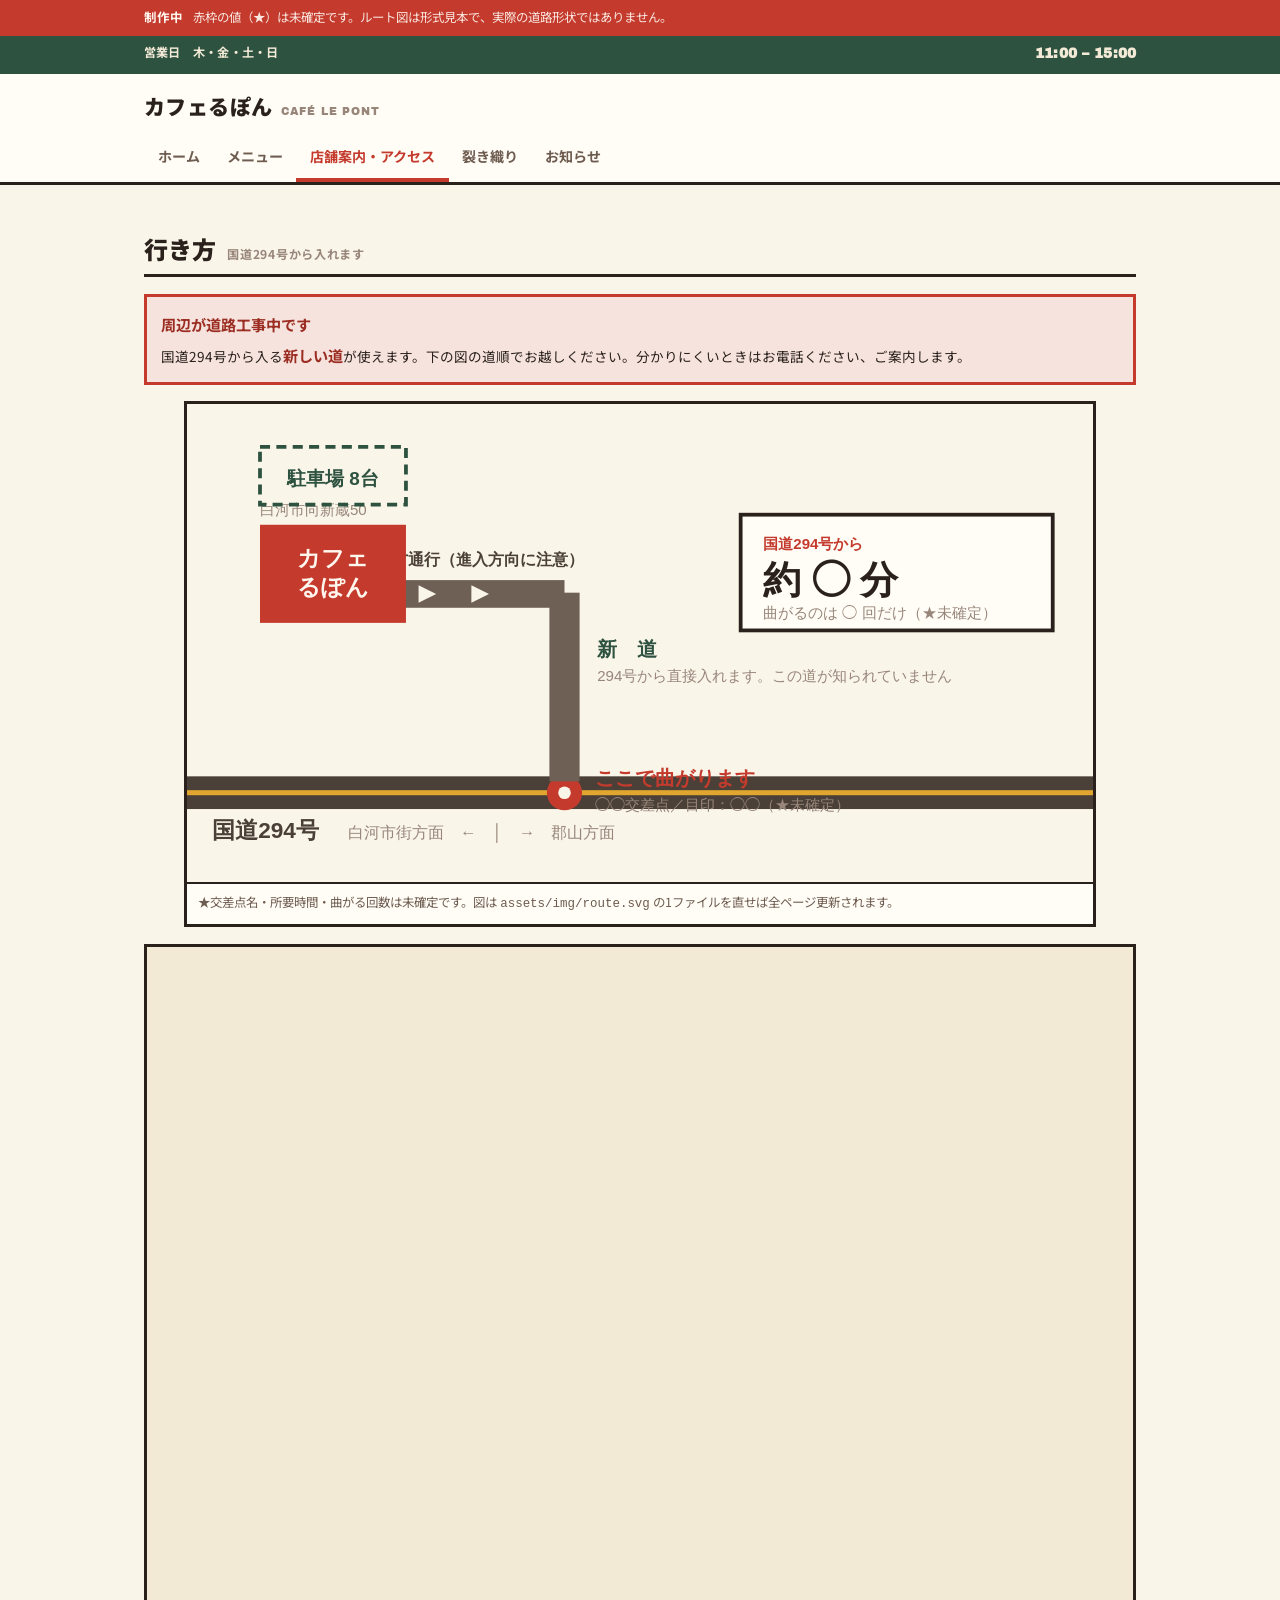
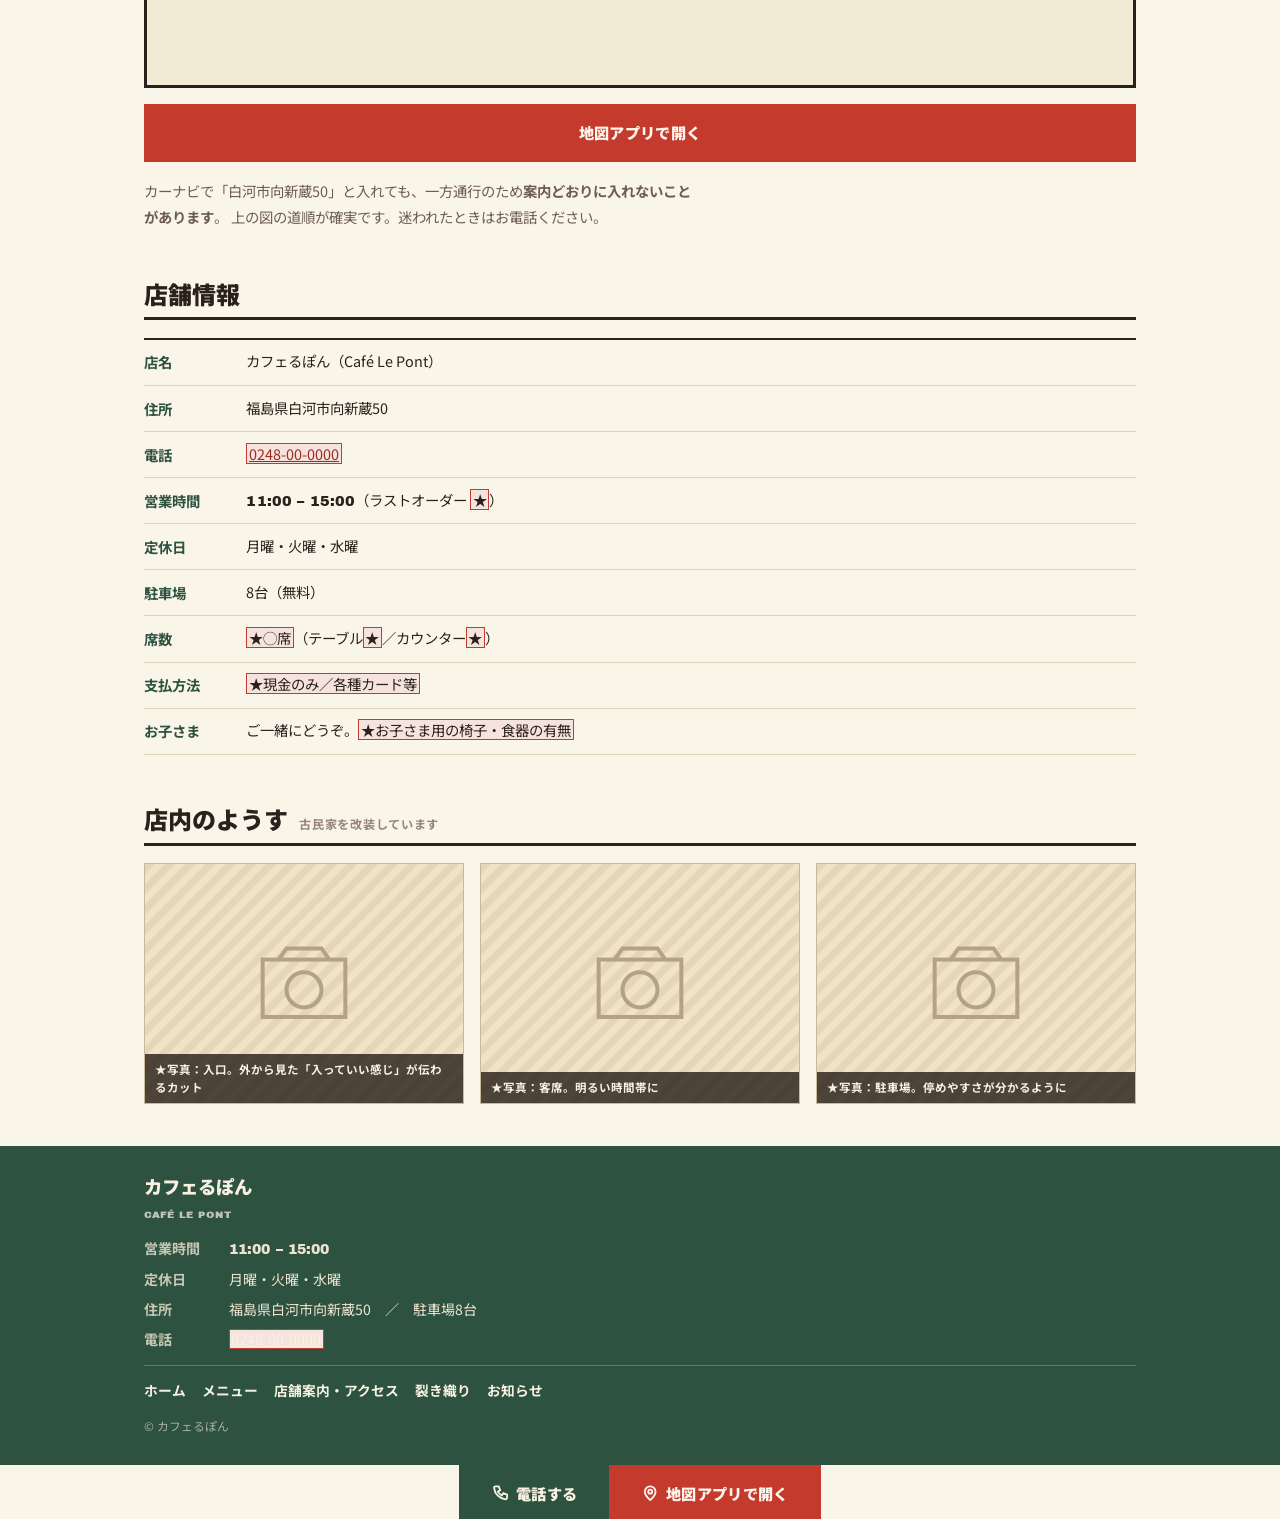
==== access.html @ 0b996b81 "Add initial static site for Café Le Pont Five-page static site (no build step, no CMS) for a cafe in" ====
<!doctype html>
<html lang="ja">
<head>
<meta charset="utf-8">
<meta name="viewport" content="width=device-width,initial-scale=1">
<title>店舗案内・アクセス｜カフェるぽん（白河市向新蔵）</title>
<meta name="description" content="白河市のカフェるぽんへの行き方。国道294号から入る新しい道の道順を図でご案内します。駐車場8台。営業は11:00–15:00、定休は月・火・水。">
<link rel="canonical" href="./access.html">
<link rel="preconnect" href="https://fonts.googleapis.com">
<link rel="preconnect" href="https://fonts.gstatic.com" crossorigin>
<link rel="stylesheet" href="https://fonts.googleapis.com/css2?family=Archivo+Black&family=Noto+Sans+JP:wght@400;700;900&display=swap">
<link rel="stylesheet" href="assets/css/style.css">
</head>
<body>

<!-- ★公開前に削除：制作中バー -->
<div class="wip"><div class="wrap">
  <b>制作中</b><span>赤枠の値（★）は未確定です。ルート図は形式見本で、実際の道路形状ではありません。</span>
</div></div>

<div class="hours-bar"><div class="wrap">
  <span>営業日　木・金・土・日</span>
  <span class="num">11:00 – 15:00</span>
</div></div>

<header class="site-hd"><div class="wrap">
  <a class="brand" href="index.html">
    <span class="jp">カフェるぽん</span>
    <span class="fr">CAFÉ LE PONT</span>
  </a>
  <nav class="nav" aria-label="メインメニュー">
    <a href="index.html">ホーム</a>
    <a href="menu.html">メニュー</a>
    <a href="access.html" aria-current="page">店舗案内・アクセス</a>
    <a href="sakiori.html">裂き織り</a>
    <a href="news.html">お知らせ</a>
  </nav>
</div></header>

<main>

<section class="sec"><div class="wrap">
  <div class="sec-hd">
    <h2>行き方</h2>
    <span class="sub">国道294号から入れます</span>
  </div>

  <!-- ★工事が終わったら、この .alert ブロックごと削除してください -->
  <div class="alert">
    <b>周辺が道路工事中です</b>
    <p>国道294号から入る<b>新しい道</b>が使えます。下の図の道順でお越しください。分かりにくいときはお電話ください、ご案内します。</p>
  </div>

  <figure class="routefig">
    <div class="scroll">
      <img src="assets/img/route.svg" alt="国道294号から新道に入り、一方通行を経てカフェるぽんに至る道順の図。駐車場は8台。" width="720" height="380">
    </div>
    <figcaption>★交差点名・所要時間・曲がる回数は未確定です。図は <code>assets/img/route.svg</code> の1ファイルを直せば全ページ更新されます。</figcaption>
  </figure>

  <div class="mapbox">
    <iframe src="https://www.google.com/maps?q=福島県白河市向新蔵50&hl=ja&z=17&output=embed"
            title="カフェるぽんの地図" loading="lazy" referrerpolicy="no-referrer-when-downgrade"></iframe>
  </div>

  <p class="sec-more">
    <a class="btn btn-primary" href="https://www.google.com/maps/search/?api=1&amp;query=福島県白河市向新蔵50" target="_blank" rel="noopener">地図アプリで開く</a>
  </p>

  <p class="sec-note sec-more">
    カーナビで「白河市向新蔵50」と入れても、一方通行のため<b>案内どおりに入れないことがあります</b>。
    上の図の道順が確実です。迷われたときはお電話ください。
  </p>
</div></section>

<section class="sec"><div class="wrap">
  <div class="sec-hd">
    <h2>店舗情報</h2>
  </div>
  <dl class="infotable">
    <div><dt>店名</dt><dd>カフェるぽん（Café Le Pont）</dd></div>
    <div><dt>住所</dt><dd>福島県白河市向新蔵50</dd></div>
    <div><dt>電話</dt><dd><a href="tel:0248000000" class="todo">0248-00-0000</a></dd></div>
    <div><dt>営業時間</dt><dd><span class="num">11:00 – 15:00</span>（ラストオーダー <span class="todo">★</span>）</dd></div>
    <div><dt>定休日</dt><dd>月曜・火曜・水曜</dd></div>
    <div><dt>駐車場</dt><dd>8台（無料）</dd></div>
    <div><dt>席数</dt><dd><span class="todo">★◯席</span>（テーブル<span class="todo">★</span>／カウンター<span class="todo">★</span>）</dd></div>
    <div><dt>支払方法</dt><dd><span class="todo">★現金のみ／各種カード等</span></dd></div>
    <div><dt>お子さま</dt><dd>ご一緒にどうぞ。<span class="todo">★お子さま用の椅子・食器の有無</span></dd></div>
  </dl>
</div></section>

<section class="sec"><div class="wrap">
  <div class="sec-hd">
    <h2>店内のようす</h2>
    <span class="sub">古民家を改装しています</span>
  </div>
  <div class="dishes">
    <article class="dish">
      <div class="frame frame-4x3">
        <img src="assets/img/_placeholder.svg" alt="" width="400" height="300" loading="lazy">
        <span class="frame-note">★写真：入口。外から見た「入っていい感じ」が伝わるカット</span>
      </div>
    </article>
    <article class="dish">
      <div class="frame frame-4x3">
        <img src="assets/img/_placeholder.svg" alt="" width="400" height="300" loading="lazy">
        <span class="frame-note">★写真：客席。明るい時間帯に</span>
      </div>
    </article>
    <article class="dish">
      <div class="frame frame-4x3">
        <img src="assets/img/_placeholder.svg" alt="" width="400" height="300" loading="lazy">
        <span class="frame-note">★写真：駐車場。停めやすさが分かるように</span>
      </div>
    </article>
  </div>
</div></section>

</main>

<footer class="site-ft"><div class="wrap">
  <p class="name">カフェるぽん<small>CAFÉ LE PONT</small></p>
  <dl>
    <div><dt>営業時間</dt><dd><span class="num">11:00 – 15:00</span></dd></div>
    <div><dt>定休日</dt><dd>月曜・火曜・水曜</dd></div>
    <div><dt>住所</dt><dd>福島県白河市向新蔵50　／　駐車場8台</dd></div>
    <div><dt>電話</dt><dd><a href="tel:0248000000" class="todo">0248-00-0000</a></dd></div>
  </dl>
  <nav class="fnav" aria-label="フッターメニュー">
    <a href="index.html">ホーム</a>
    <a href="menu.html">メニュー</a>
    <a href="access.html">店舗案内・アクセス</a>
    <a href="sakiori.html">裂き織り</a>
    <a href="news.html">お知らせ</a>
  </nav>
  <p class="copy">© カフェるぽん</p>
</div></footer>

<nav class="fixbar" aria-label="電話と地図">
  <a class="tel" href="tel:0248000000">
    <svg viewBox="0 0 24 24" aria-hidden="true" fill="none" stroke="currentColor" stroke-width="2.4" stroke-linecap="round"><path d="M6 3h4l2 5-3 2a12 12 0 0 0 5 5l2-3 5 2v4a2 2 0 0 1-2 2A17 17 0 0 1 4 5a2 2 0 0 1 2-2z"/></svg>
    電話する
  </a>
  <a class="map" href="https://www.google.com/maps/search/?api=1&amp;query=福島県白河市向新蔵50" target="_blank" rel="noopener">
    <svg viewBox="0 0 24 24" aria-hidden="true" fill="none" stroke="currentColor" stroke-width="2.4" stroke-linejoin="round"><path d="M12 21s7-6.4 7-11a7 7 0 1 0-14 0c0 4.6 7 11 7 11z"/><circle cx="12" cy="10" r="2.6"/></svg>
    地図アプリで開く
  </a>
</nav>

</body>
</html>
---- assets/css/style.css ----
@charset "utf-8";
/* ==========================================================================
   カフェるぽん（Café Le Pont） — 共通スタイル
   配色：提案 A案「食堂の赤」／ 副色に深緑（提案 B案より採用）
   方針：モバイルファースト。角丸は使わない。余白は詰め気味。朱は「点」で使う。
   ========================================================================== */

:root{
  /* --- 色。ここ以外に色を直接書かないこと --- */
  --ground:      #FAF5E9;  /* 生成り：地 */
  --surface:     #FFFDF6;  /* 白に近い生成り：カード面 */
  --surface-2:   #F3EAD6;  /* 一段沈めた面 */
  --ink:         #2A211C;  /* 墨茶：本文 */
  --ink-2:       #6E5C50;  /* 補足文 */
  --ink-3:       #98867A;  /* 注記 */
  --rule:        #DFD3BC;  /* 罫 */
  --rule-strong: #C9B999;
  --red:         #C43B2E;  /* 朱赤：主色。価格・ボタン・見出しのみ */
  --red-deep:    #9B2D22;
  --red-wash:    #F6E3DE;
  --green:       #2E5240;  /* 深緑：副色。情報帯・フッター */
  --yolk:        #E0A62F;  /* 卵黄：バッジ */
  --straw:       #D9C9A3;

  /* --- 書体 --- */
  /* 日本語Webフォントは重い。回線が細い前提のため Noto Sans JP 一族に絞り、
     手書き風フォントは採用していない（提案時の判断／SETUP.md 参照）。 */
  --f-base: "Noto Sans JP", "Hiragino Kaku Gothic ProN", "Yu Gothic", "Meiryo", sans-serif;
  --f-num:  "Archivo Black", "Noto Sans JP", sans-serif;

  --col: min(100% - 1.6rem, 62rem);
  --bar-h: 3.75rem;         /* 下部固定バーの高さ */
}

*,*::before,*::after{ box-sizing:border-box; }

html{ -webkit-text-size-adjust:100%; }

body{
  margin:0;
  padding-bottom:var(--bar-h);
  background:var(--ground);
  color:var(--ink);
  font-family:var(--f-base);
  font-size:16px;
  line-height:1.8;
  -webkit-font-smoothing:antialiased;
}

img{ max-width:100%; height:auto; display:block; }
p{ margin:0; }
h1,h2,h3,h4{ margin:0; font-weight:900; line-height:1.35; text-wrap:balance; }
ul,ol,dl,dd{ margin:0; padding:0; }
li{ list-style:none; }
a{ color:var(--red-deep); }
:focus-visible{ outline:3px solid var(--red); outline-offset:2px; }

.wrap{ width:var(--col); margin-inline:auto; }
.num{ font-family:var(--f-num); font-variant-numeric:tabular-nums; letter-spacing:.01em; }

/* 未確定値。SETUP.md の対応が済んだら .todo ごと外す */
.todo{
  background:var(--red-wash);
  box-shadow:0 0 0 1px var(--red) inset;
  padding:0 .18em;
}

/* --------------------------------------------------------------------------
   制作中バー ─ 公開前に全ページから削除すること
   -------------------------------------------------------------------------- */
.wip{
  background:var(--red); color:#FFF6EE;
  font-size:.78rem; font-weight:700; line-height:1.6;
  padding:.5rem 0;
}
.wip .wrap{ display:flex; gap:.6rem; flex-wrap:wrap; align-items:baseline; }
.wip b{ letter-spacing:.08em; }
.wip span{ font-weight:400; opacity:.92; }

/* --------------------------------------------------------------------------
   ヘッダ
   -------------------------------------------------------------------------- */
.hours-bar{
  background:var(--green); color:#F2EAD6;
  font-size:.76rem; font-weight:700; letter-spacing:.02em;
}
.hours-bar .wrap{
  display:flex; justify-content:space-between; gap:.8rem; flex-wrap:wrap;
  padding:.4rem 0;
}
.hours-bar .num{ font-size:.86rem; }

.site-hd{ background:var(--surface); border-bottom:3px solid var(--ink); }
.site-hd .wrap{ display:flex; flex-direction:column; gap:.65rem; padding:.85rem 0 0; }

.brand{ display:flex; align-items:baseline; gap:.55rem; flex-wrap:wrap; text-decoration:none; color:var(--ink); }
.brand .jp{ font-size:1.32rem; font-weight:900; letter-spacing:.02em; }
.brand .fr{ font-family:var(--f-num); font-size:.68rem; color:var(--ink-3); letter-spacing:.08em; }

.nav{ display:flex; gap:0; overflow-x:auto; scrollbar-width:none; }
.nav::-webkit-scrollbar{ display:none; }
.nav a{
  flex:0 0 auto;
  padding:.55rem .85rem;
  font-size:.88rem; font-weight:700; text-decoration:none;
  color:var(--ink-2);
  border-bottom:4px solid transparent;
  white-space:nowrap;
}
.nav a:hover{ color:var(--ink); }
.nav a[aria-current="page"]{ color:var(--red); border-bottom-color:var(--red); }

/* --------------------------------------------------------------------------
   写真の枠 ─ 差し替えてもレイアウトが動かないよう比率を固定している
   実写真が入ったら .frame-note ごと削除して src を差し替える
   -------------------------------------------------------------------------- */
.frame{ position:relative; overflow:hidden; background:var(--surface-2); }
.frame img{ width:100%; height:100%; object-fit:cover; }
.frame-4x3{ aspect-ratio:4/3; }
.frame-1x1{ aspect-ratio:1/1; }
.frame-16x9{ aspect-ratio:16/9; }
.frame-note{
  position:absolute; inset:auto 0 0 0;
  background:rgba(42,33,28,.82); color:#F7F1E1;
  font-size:.72rem; font-weight:700; line-height:1.55;
  padding:.4rem .6rem;
}

/* --------------------------------------------------------------------------
   ファーストビュー
   -------------------------------------------------------------------------- */
.hero{ border-bottom:3px solid var(--ink); background:var(--surface); }
.hero .frame{ border-bottom:3px solid var(--ink); }
.hero-body{ padding:1.1rem 0 1.3rem; display:flex; flex-direction:column; gap:.8rem; }
.hero h1{ font-size:clamp(1.55rem,6.4vw,2.5rem); letter-spacing:-.01em; }
.hero h1 .fr{ color:var(--red); }
.hero .lede{ font-size:.95rem; color:var(--ink-2); max-width:32em; }

.btns{ display:grid; grid-template-columns:1fr 1fr; gap:.55rem; }
.btn{
  display:block; text-align:center; text-decoration:none;
  font-size:.95rem; font-weight:900; letter-spacing:.02em;
  padding:.78rem .5rem;
  border:3px solid var(--ink);
}
.btn-primary{ background:var(--red); color:#FFF6EE; border-color:var(--red); }
.btn-primary:hover{ background:var(--red-deep); border-color:var(--red-deep); }
.btn-ghost{ background:var(--surface); color:var(--ink); }
.btn-ghost:hover{ background:var(--surface-2); }

.factline{
  display:flex; justify-content:space-between; gap:.8rem; flex-wrap:wrap;
  border-top:3px solid var(--ink); border-bottom:3px solid var(--ink);
  padding:.55rem 0; font-size:.84rem; font-weight:700;
}

/* --------------------------------------------------------------------------
   セクション共通
   -------------------------------------------------------------------------- */
.sec{ padding:2.2rem 0 0; }
.sec-hd{
  display:flex; align-items:baseline; gap:.7rem; flex-wrap:wrap;
  border-bottom:3px solid var(--ink); padding-bottom:.45rem; margin-bottom:1.1rem;
}
.sec-hd h2{ font-size:clamp(1.15rem,4.4vw,1.5rem); }
.sec-hd .sub{ font-size:.76rem; font-weight:700; color:var(--ink-3); letter-spacing:.06em; }
.sec-note{ font-size:.9rem; color:var(--ink-2); max-width:38em; }
.sec-note + .sec-note{ margin-top:.55rem; }
.sec-more{ margin-top:1rem; }

/* --------------------------------------------------------------------------
   どんな店か（4項目）
   -------------------------------------------------------------------------- */
.points{ display:grid; gap:1px; grid-template-columns:1fr 1fr; background:var(--rule-strong); border:1px solid var(--rule-strong); }
.point{ background:var(--surface); padding:.95rem .8rem 1.05rem; display:flex; flex-direction:column; gap:.45rem; }
.point svg{ width:2.1rem; height:2.1rem; }
.point h3{ font-size:1rem; }
.point p{ font-size:.82rem; color:var(--ink-2); line-height:1.7; }

/* --------------------------------------------------------------------------
   価格帯 ─ TOP の最重要セクション。「高そう」を潰す
   -------------------------------------------------------------------------- */
.pricebar{ background:var(--surface); border:3px solid var(--ink); padding:1.2rem 1rem 1.35rem; }
.pricebar .kicker{ font-size:.78rem; font-weight:900; letter-spacing:.16em; color:var(--red); }
.pricebar .amount{ display:flex; align-items:baseline; gap:.15rem; flex-wrap:wrap; margin:.2rem 0 .1rem; }
.pricebar .amount .n{ font-family:var(--f-num); font-size:clamp(3.4rem,16vw,5.2rem); line-height:.9; color:var(--red); }
.pricebar .amount .yen{ font-size:clamp(1.3rem,5vw,1.9rem); font-weight:900; color:var(--red); }
.pricebar .amount .kara{ font-size:clamp(1.1rem,4.2vw,1.5rem); font-weight:900; color:var(--ink); margin-left:.15rem; }
.pricebar .say{ font-size:1rem; font-weight:700; margin-top:.3rem; }
.pricebar ul{ display:flex; flex-wrap:wrap; gap:.4rem; margin-top:.85rem; }
.pricebar li{
  font-size:.8rem; font-weight:700;
  background:var(--yolk); color:var(--ink);
  padding:.2rem .6rem;
}

/* --------------------------------------------------------------------------
   メニュー
   -------------------------------------------------------------------------- */
.dishes{ display:grid; gap:1rem; grid-template-columns:1fr 1fr; }
.dish{ background:var(--surface); border:1px solid var(--rule-strong); display:flex; flex-direction:column; }
.dish .body{ padding:.7rem .75rem .85rem; display:flex; flex-direction:column; gap:.25rem; flex:1; }
.dish h3{ font-size:.98rem; line-height:1.45; }
.dish .desc{ font-size:.78rem; color:var(--ink-2); line-height:1.65; flex:1; }
.dish .price{ display:flex; align-items:baseline; gap:.1rem; margin-top:.35rem; }
.dish .price .n{ font-family:var(--f-num); font-size:1.65rem; line-height:1; color:var(--red); }
.dish .price .yen{ font-size:.9rem; font-weight:900; color:var(--red); }
.dish .tag{ align-self:flex-start; font-size:.72rem; font-weight:700; background:var(--yolk); color:var(--ink); padding:.12rem .45rem; }

/* メニューページの一覧 */
.mcat{ margin-top:1.8rem; }
.mcat > h2{
  font-size:1.25rem; border-left:10px solid var(--red);
  padding:.15rem 0 .15rem .65rem; margin-bottom:.5rem;
}
.mcat > .lead{ font-size:.86rem; color:var(--ink-2); margin-bottom:.9rem; max-width:38em; }
.mlist{ border-top:2px solid var(--ink); }
.mrow{
  display:flex; align-items:baseline; gap:.8rem;
  border-bottom:1px solid var(--rule); padding:.7rem 0;
}
.mrow .name{ font-size:1rem; font-weight:700; flex:1; line-height:1.5; }
.mrow .name small{ display:block; font-size:.76rem; font-weight:400; color:var(--ink-2); }
.mrow .amt{ display:flex; align-items:baseline; gap:.1rem; white-space:nowrap; }
.mrow .amt .n{ font-family:var(--f-num); font-size:1.5rem; line-height:1; color:var(--red); }
.mrow .amt .yen{ font-size:.82rem; font-weight:900; color:var(--red); }

/* --------------------------------------------------------------------------
   アクセス
   -------------------------------------------------------------------------- */
.alert{
  /* 工事期間中のみ表示。終わったらこのブロックごと削除する */
  background:var(--red-wash); border:3px solid var(--red);
  padding:.85rem .9rem; display:flex; flex-direction:column; gap:.3rem;
}
.alert b{ color:var(--red-deep); font-size:.95rem; }
.alert p{ font-size:.85rem; color:var(--ink); line-height:1.7; }

.routefig{ margin-top:1rem; border:3px solid var(--ink); background:var(--surface); }
.routefig .scroll{ overflow-x:auto; }
.routefig img{ min-width:33rem; width:100%; }
.routefig figcaption{
  border-top:2px solid var(--ink); padding:.55rem .7rem;
  font-size:.78rem; color:var(--ink-2); line-height:1.6;
}

.mapbox{ margin-top:1rem; border:3px solid var(--ink); background:var(--surface-2); aspect-ratio:4/3; }
.mapbox iframe{ display:block; width:100%; height:100%; border:0; }

.infotable{ margin-top:1rem; border-top:2px solid var(--ink); }
.infotable div{ display:flex; gap:.9rem; border-bottom:1px solid var(--rule); padding:.6rem 0; font-size:.9rem; }
.infotable dt{ flex:0 0 5.5rem; font-weight:700; color:var(--green); }
.infotable dd{ flex:1; color:var(--ink); line-height:1.7; }

/* --------------------------------------------------------------------------
   裂き織り
   -------------------------------------------------------------------------- */
.sakiori-lead{ display:flex; flex-direction:column; gap:.9rem; }
.works{ display:grid; gap:1rem; grid-template-columns:1fr 1fr; }
.work{ background:var(--surface); border:1px solid var(--rule-strong); }
.work .body{ padding:.65rem .7rem .8rem; }
.work h3{ font-size:.92rem; }
.work p{ font-size:.78rem; color:var(--ink-2); margin-top:.15rem; }

/* --------------------------------------------------------------------------
   お知らせ
   ─ 更新が止まっても不自然に見えないよう、上段は「常に正しい常設情報」。
     個別のお知らせが 0 件でもページとして成立する。
   -------------------------------------------------------------------------- */
.standing{ background:var(--surface); border:3px solid var(--green); padding:1rem .95rem 1.15rem; display:flex; flex-direction:column; gap:.55rem; }
.standing h2{ font-size:1.05rem; color:var(--green); }
.standing dl{ display:flex; flex-direction:column; gap:.35rem; font-size:.9rem; }
.standing dl div{ display:flex; gap:.7rem; }
.standing dt{ flex:0 0 5rem; font-weight:700; }
.standing dd{ flex:1; }

.posts{ margin-top:1.8rem; border-top:2px solid var(--ink); }
.post{ border-bottom:1px solid var(--rule); padding:.9rem 0; display:flex; flex-direction:column; gap:.2rem; }
.post .date{ font-family:var(--f-num); font-size:.78rem; color:var(--ink-3); }
.post h3{ font-size:1rem; }
.post p{ font-size:.88rem; color:var(--ink-2); }

/* --------------------------------------------------------------------------
   フッタ／下部固定バー
   -------------------------------------------------------------------------- */
.site-ft{ margin-top:2.6rem; background:var(--green); color:#EDE4D0; }
.site-ft .wrap{ padding:1.5rem 0 1.8rem; display:flex; flex-direction:column; gap:.75rem; }
.site-ft .name{ font-size:1.15rem; font-weight:900; color:#F7F1E1; }
.site-ft .name small{ display:block; font-family:var(--f-num); font-size:.6rem; letter-spacing:.1em; opacity:.72; margin-top:.25rem; }
.site-ft dl{ display:flex; flex-direction:column; gap:.3rem; font-size:.88rem; }
.site-ft dl div{ display:flex; gap:.8rem; }
.site-ft dt{ flex:0 0 4.5rem; font-weight:700; opacity:.8; }
.site-ft dd{ flex:1; }
.site-ft a{ color:#F7F1E1; }
.site-ft .fnav{ display:flex; flex-wrap:wrap; gap:.15rem 1rem; font-size:.86rem; font-weight:700; border-top:1px solid rgba(247,241,225,.25); padding-top:.8rem; }
.site-ft .fnav a{ text-decoration:none; }
.site-ft .fnav a:hover{ text-decoration:underline; }
.site-ft .copy{ font-size:.74rem; opacity:.65; }

.fixbar{
  position:fixed; inset:auto 0 0 0; z-index:50;
  display:grid; grid-template-columns:1fr 1fr;
  border-top:3px solid var(--ink);
}
.fixbar a{
  display:flex; align-items:center; justify-content:center; gap:.4rem;
  height:var(--bar-h);
  font-size:.95rem; font-weight:900; letter-spacing:.02em;
  text-decoration:none;
}
.fixbar svg{ width:1.15rem; height:1.15rem; flex:0 0 auto; }
.fixbar .tel{ background:var(--green); color:#F7F1E1; }
.fixbar .map{ background:var(--red); color:#FFF6EE; }

/* --------------------------------------------------------------------------
   画面が広いとき
   -------------------------------------------------------------------------- */
@media (min-width:40rem){
  body{ font-size:16.5px; }
  .points{ grid-template-columns:repeat(4,1fr); }
  .dishes{ grid-template-columns:repeat(3,1fr); }
  .works{ grid-template-columns:repeat(3,1fr); }
  .btns{ grid-template-columns:auto auto; justify-content:start; }
  .btn{ padding:.78rem 2rem; }
  .hero{ display:grid; grid-template-columns:1.15fr 1fr; align-items:stretch; }
  .hero .frame{ border-bottom:0; border-right:3px solid var(--ink); height:100%; aspect-ratio:auto; min-height:22rem; }
  .hero-body{ padding:1.6rem 1.6rem 1.7rem; justify-content:center; }
  .hero .factline{ margin-top:.4rem; }
}

@media (min-width:60rem){
  :root{ --bar-h:0rem; }
  body{ padding-bottom:0; }
  .fixbar{ position:static; grid-template-columns:auto auto; justify-content:center; border-top:0; }
  .fixbar a{ height:auto; padding:.9rem 2rem; }
  .sec{ padding:3rem 0 0; }
}

@media (prefers-reduced-motion:reduce){
  *{ animation:none !important; transition:none !important; }
}

/* 印刷（店頭で刷って使うことがある想定） */
@media print{
  .wip,.fixbar,.nav,.mapbox{ display:none; }
  body{ padding-bottom:0; background:#fff; }
}

.point svg{ color:var(--red); }
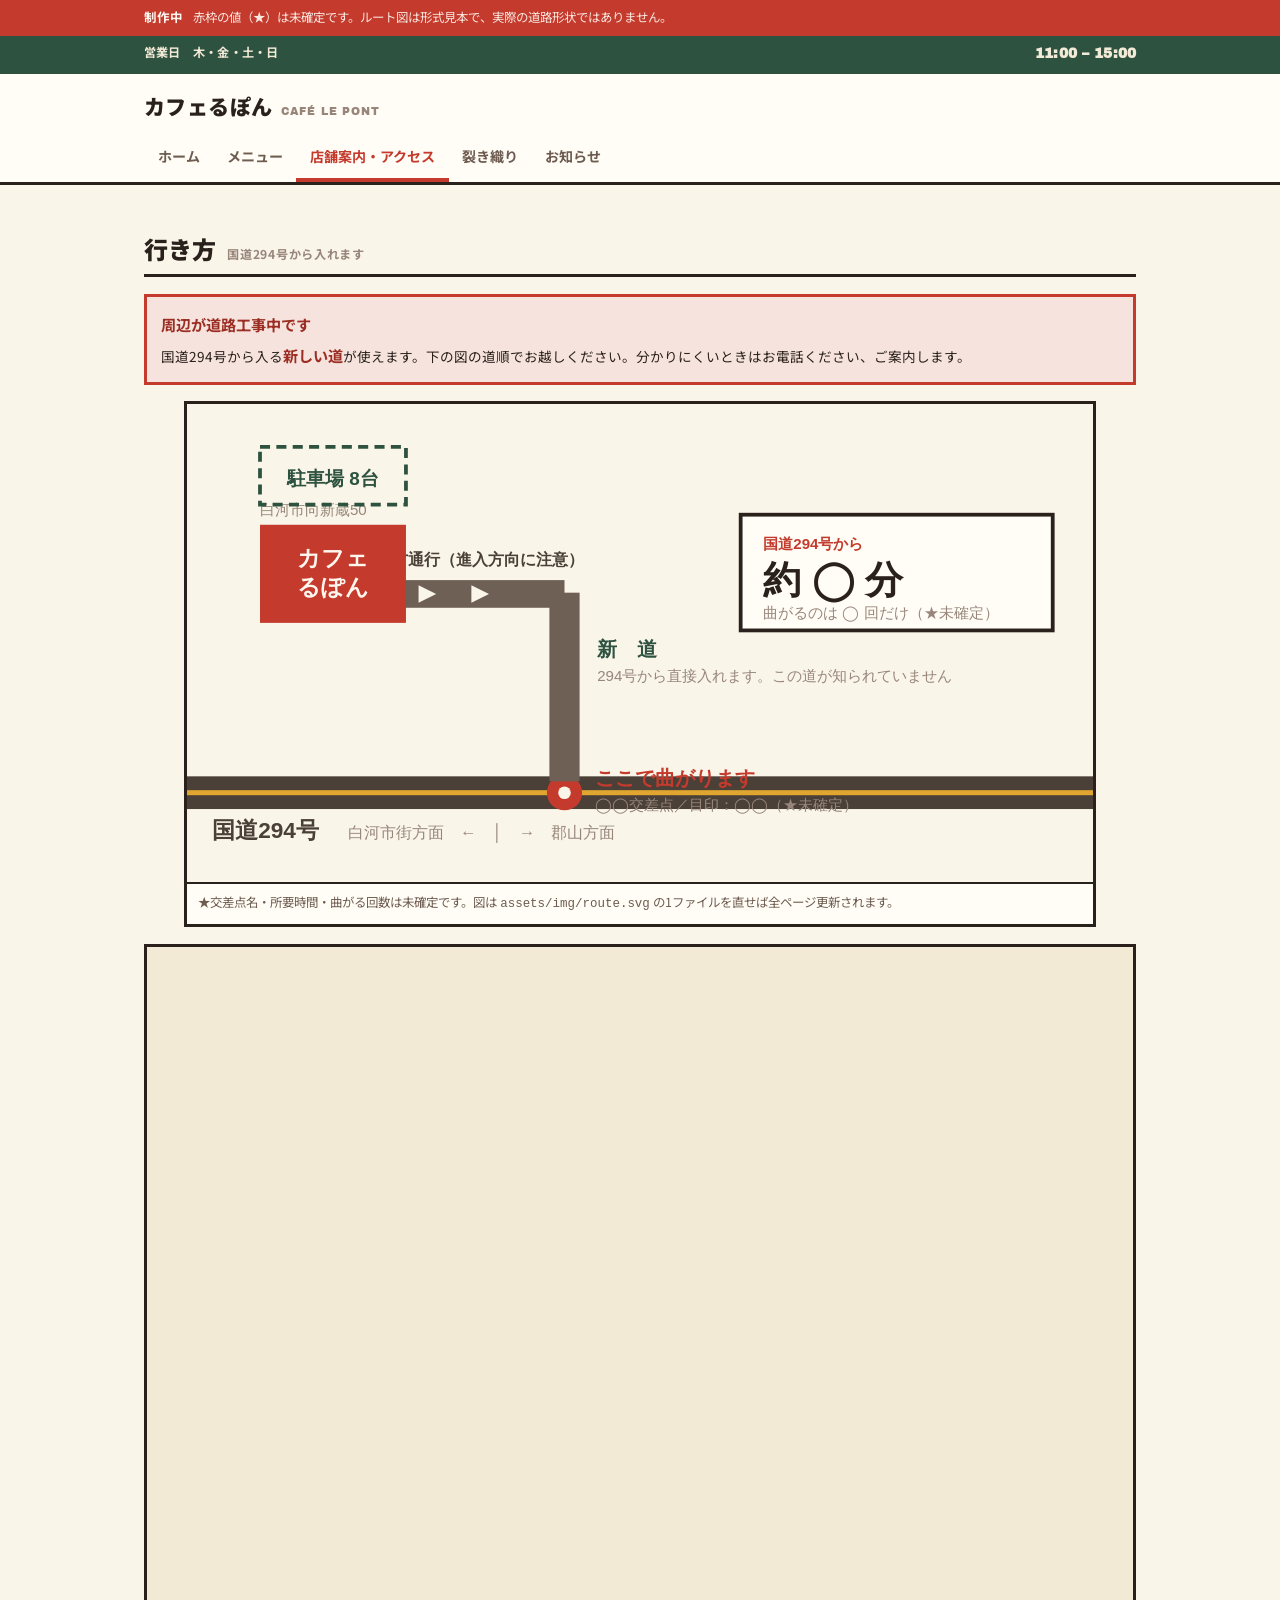
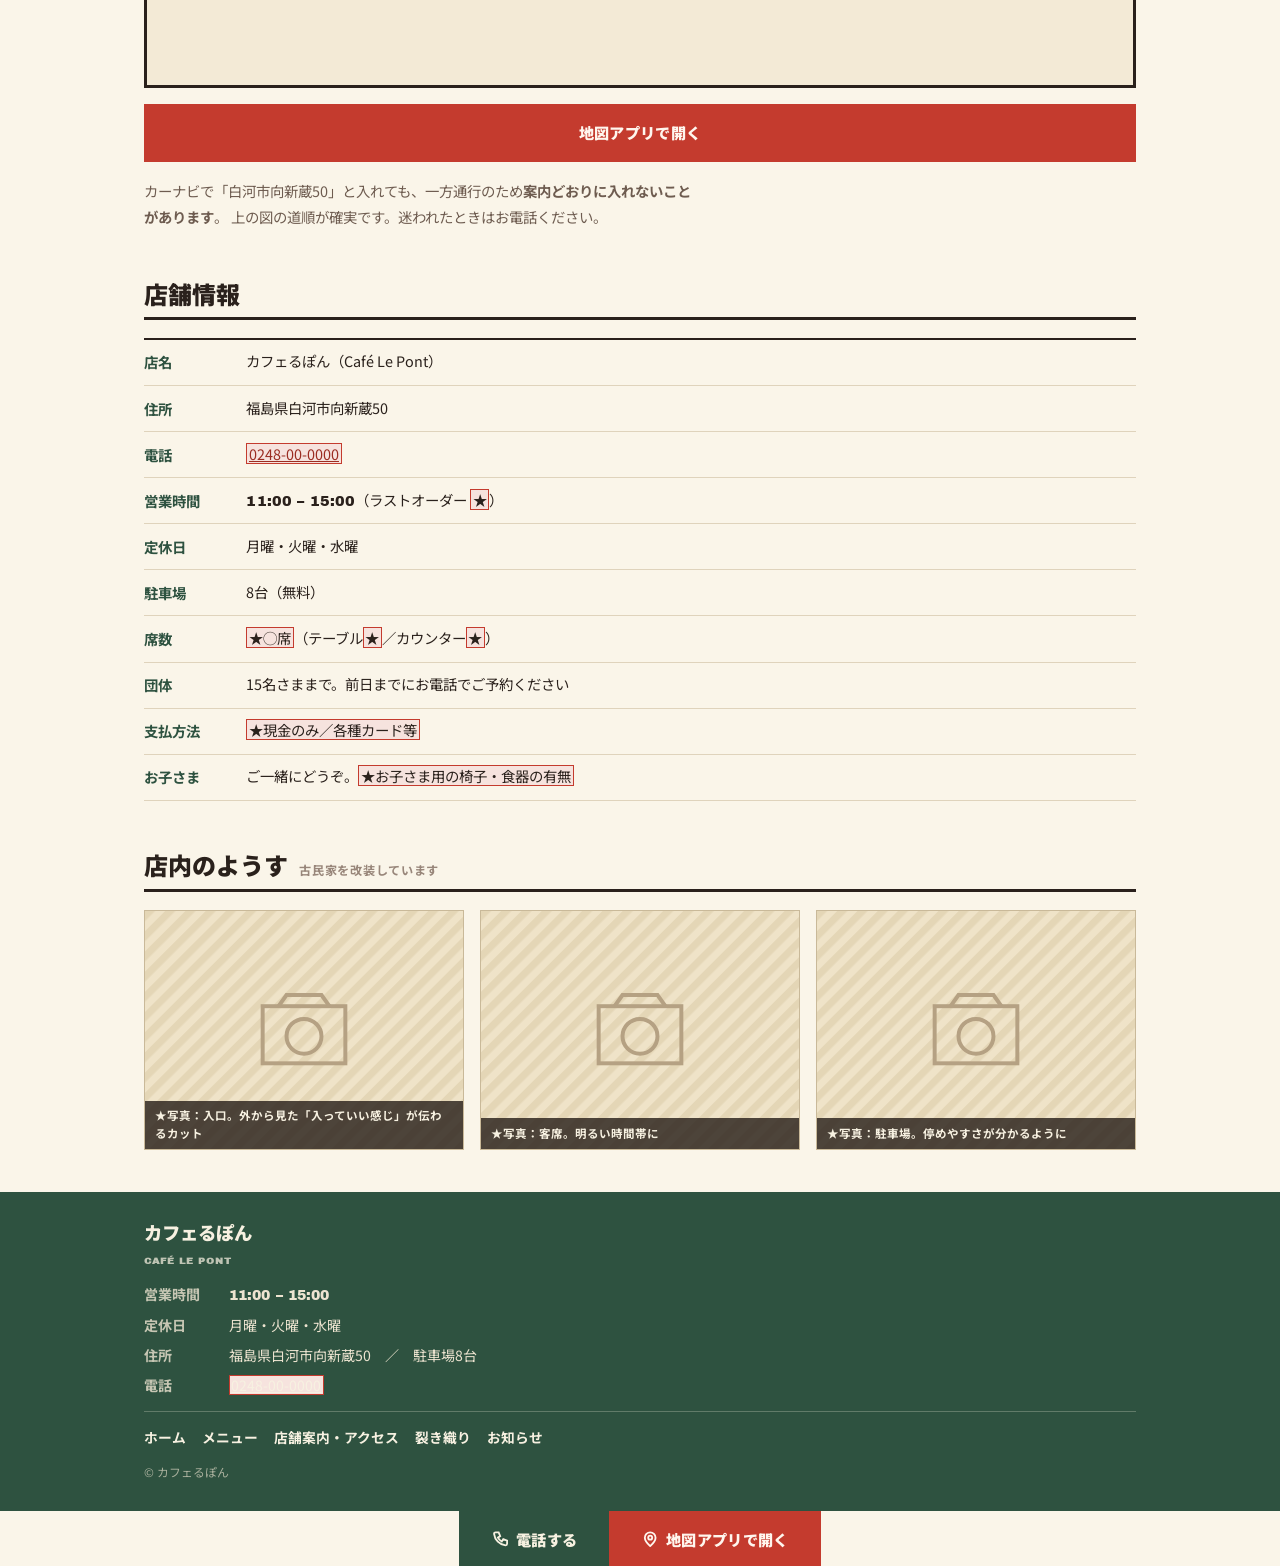
==== commit fe1125d4: "Add group booking notice for parties up to 15 The owner confirmed the room seats 15 and that a day's" ====
--- a/access.html
+++ b/access.html
@@ -3,6 +3,7 @@
 <head>
 <meta charset="utf-8">
 <meta name="viewport" content="width=device-width,initial-scale=1">
+<meta name="robots" content="noindex,nofollow"><!-- REVIEW-ONLY: remove this line before public launch -->
 <title>店舗案内・アクセス｜カフェるぽん（白河市向新蔵）</title>
 <meta name="description" content="白河市のカフェるぽんへの行き方。国道294号から入る新しい道の道順を図でご案内します。駐車場8台。営業は11:00–15:00、定休は月・火・水。">
 <link rel="canonical" href="./access.html">
@@ -85,6 +86,7 @@
     <div><dt>定休日</dt><dd>月曜・火曜・水曜</dd></div>
     <div><dt>駐車場</dt><dd>8台（無料）</dd></div>
     <div><dt>席数</dt><dd><span class="todo">★◯席</span>（テーブル<span class="todo">★</span>／カウンター<span class="todo">★</span>）</dd></div>
+    <div><dt>団体</dt><dd>15名さままで。前日までにお電話でご予約ください</dd></div>
     <div><dt>支払方法</dt><dd><span class="todo">★現金のみ／各種カード等</span></dd></div>
     <div><dt>お子さま</dt><dd>ご一緒にどうぞ。<span class="todo">★お子さま用の椅子・食器の有無</span></dd></div>
   </dl>
--- a/assets/css/style.css
+++ b/assets/css/style.css
@@ -347,3 +347,9 @@
 }
 
 .point svg{ color:var(--red); }
+
+/* 団体でのご利用（.standing を情報帯として再利用している） */
+.standing .btn{ margin-top:.4rem; }
+@media (min-width:40rem){
+  .standing .btn{ align-self:flex-start; padding-inline:2rem; }
+}
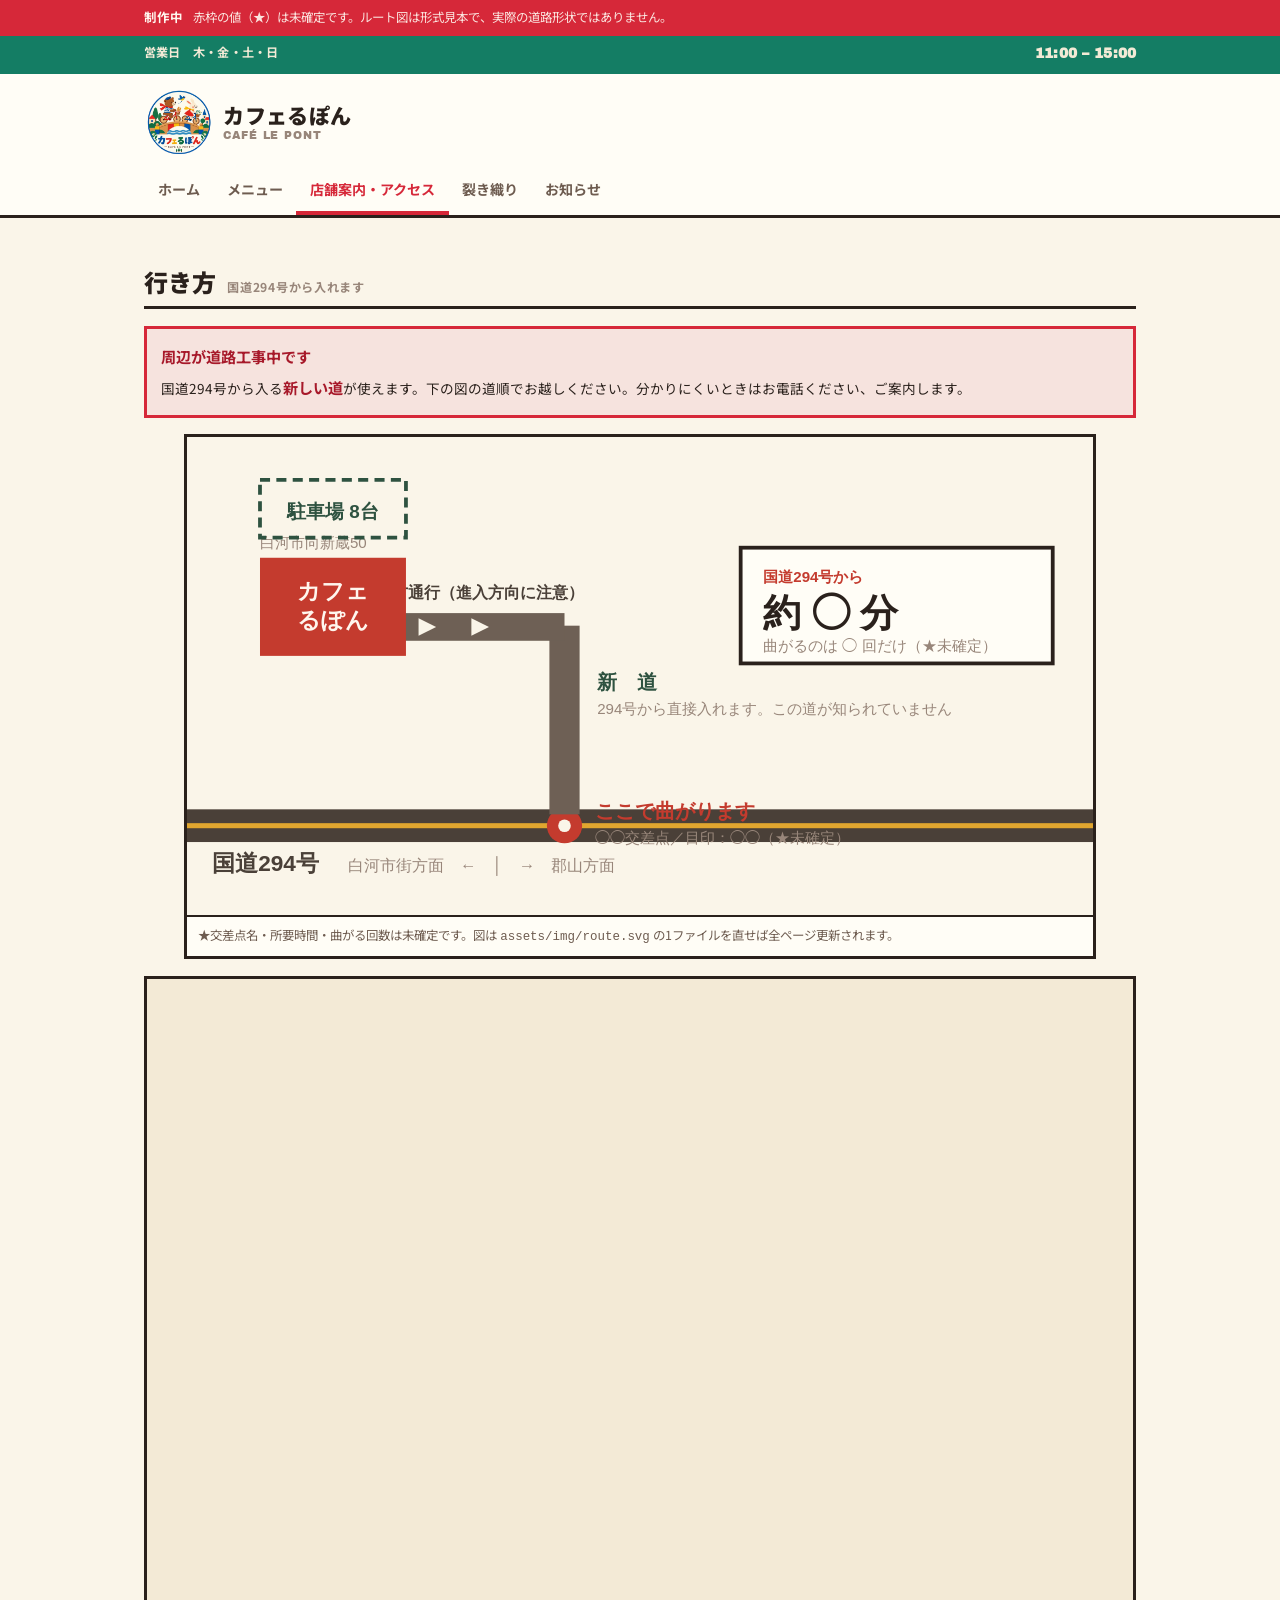
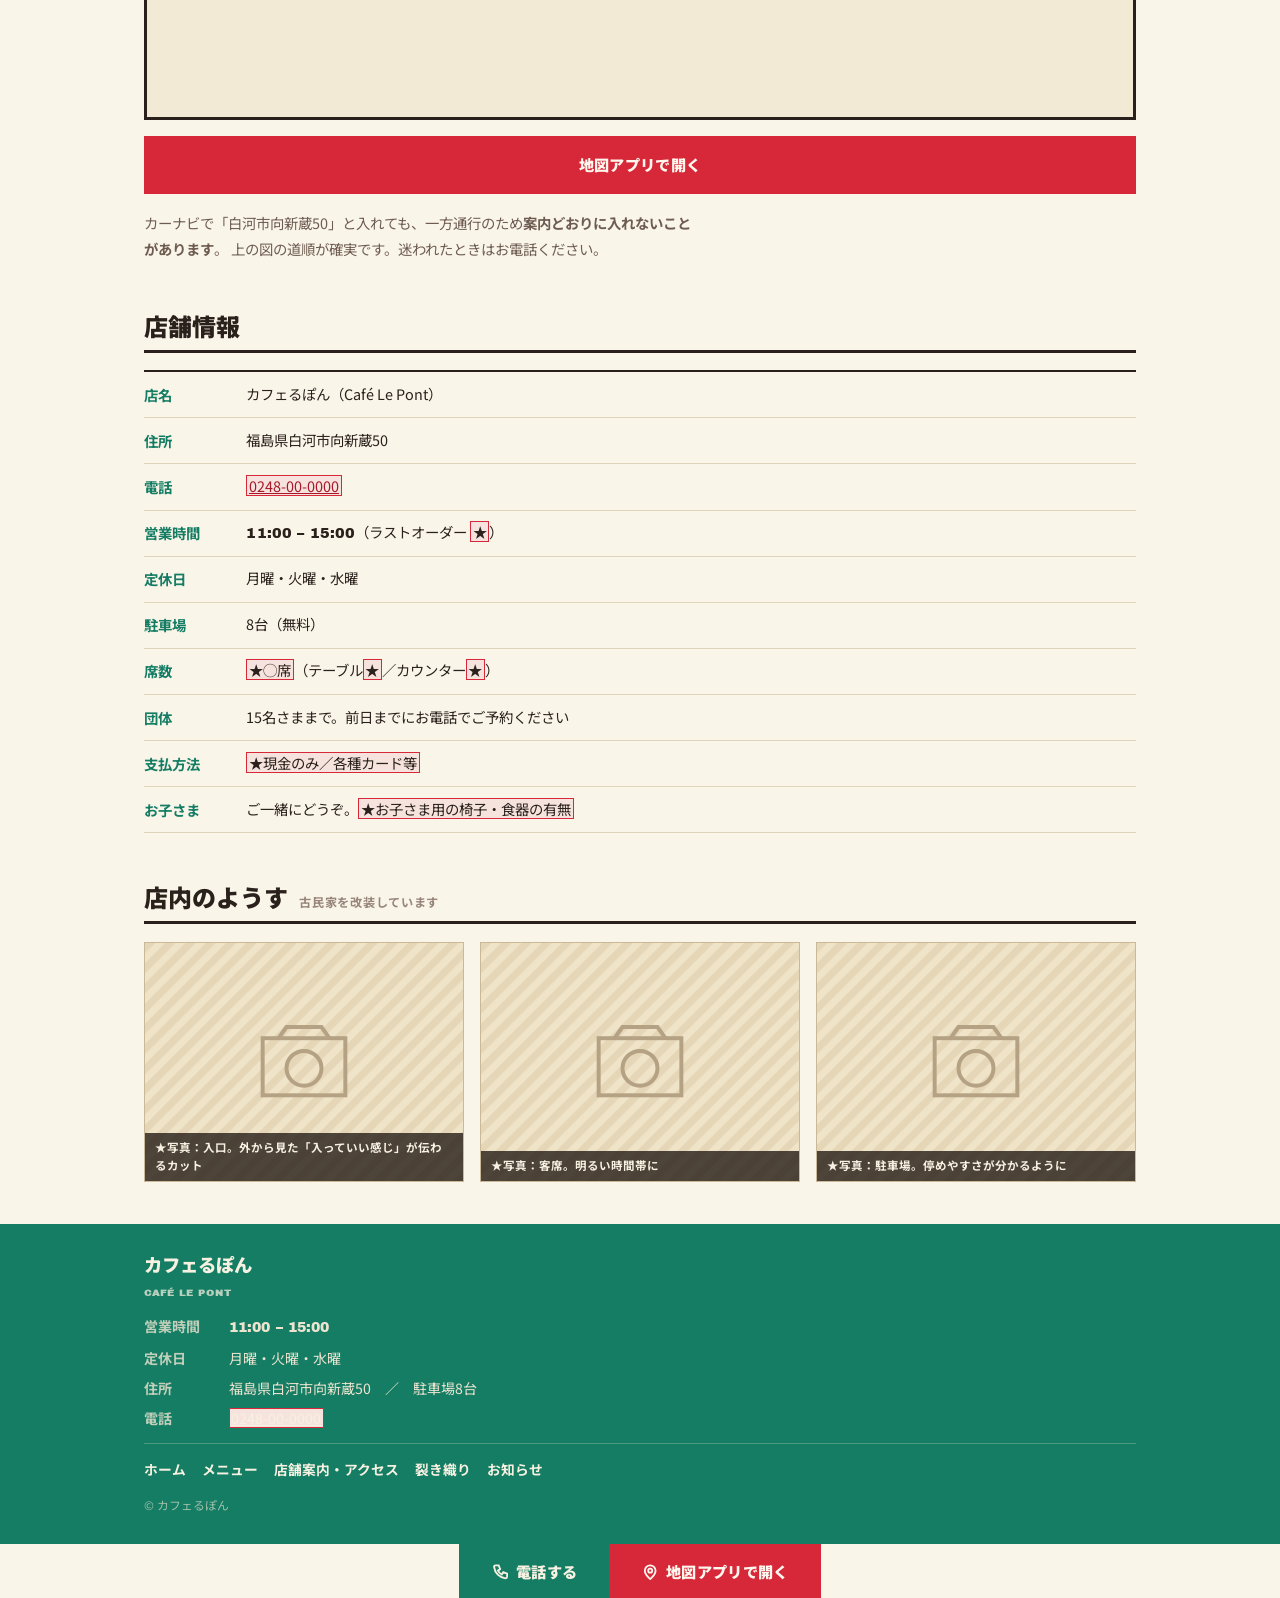
==== commit eda766eb: "自転車橋ロゴを追加しモバイル初期表示を再構成" ====
--- a/access.html
+++ b/access.html
@@ -26,8 +26,8 @@
 
 <header class="site-hd"><div class="wrap">
   <a class="brand" href="index.html">
-    <span class="jp">カフェるぽん</span>
-    <span class="fr">CAFÉ LE PONT</span>
+    <img class="brand-logo" src="assets/img/logo-lepont-bridge.webp" alt="カフェるぽん — 動物たちが橋を渡るロゴ" width="518" height="520">
+    <span class="brand-copy"><span class="jp">カフェるぽん</span><span class="fr">CAFÉ LE PONT</span></span>
   </a>
   <nav class="nav" aria-label="メインメニュー">
     <a href="index.html">ホーム</a>
--- a/assets/css/style.css
+++ b/assets/css/style.css
@@ -1,7 +1,7 @@
 @charset "utf-8";
 /* ==========================================================================
    カフェるぽん（Café Le Pont） — 共通スタイル
-   配色：提案 A案「食堂の赤」／ 副色に深緑（提案 B案より採用）
+   配色：フランスの木のおもちゃを思わせる赤・青・黄・緑
    方針：モバイルファースト。角丸は使わない。余白は詰め気味。朱は「点」で使う。
    ========================================================================== */
 
@@ -15,11 +15,12 @@
   --ink-3:       #98867A;  /* 注記 */
   --rule:        #DFD3BC;  /* 罫 */
   --rule-strong: #C9B999;
-  --red:         #C43B2E;  /* 朱赤：主色。価格・ボタン・見出しのみ */
-  --red-deep:    #9B2D22;
+  --red:         #D62839;
+  --red-deep:    #A7192A;
   --red-wash:    #F6E3DE;
-  --green:       #2E5240;  /* 深緑：副色。情報帯・フッター */
-  --yolk:        #E0A62F;  /* 卵黄：バッジ */
+  --green:       #147D64;
+  --blue:        #2155A4;
+  --yolk:        #F2B705;
   --straw:       #D9C9A3;
 
   /* --- 書体 --- */
@@ -93,7 +94,9 @@
 .site-hd{ background:var(--surface); border-bottom:3px solid var(--ink); }
 .site-hd .wrap{ display:flex; flex-direction:column; gap:.65rem; padding:.85rem 0 0; }
 
-.brand{ display:flex; align-items:baseline; gap:.55rem; flex-wrap:wrap; text-decoration:none; color:var(--ink); }
+.brand{ display:flex; align-items:center; gap:.55rem; text-decoration:none; color:var(--ink); }
+.brand-logo{ width:4.4rem; height:4.4rem; object-fit:contain; flex:0 0 auto; }
+.brand-copy{ display:flex; flex-direction:column; line-height:1.25; }
 .brand .jp{ font-size:1.32rem; font-weight:900; letter-spacing:.02em; }
 .brand .fr{ font-family:var(--f-num); font-size:.68rem; color:var(--ink-3); letter-spacing:.08em; }
 
@@ -130,8 +133,14 @@
    ファーストビュー
    -------------------------------------------------------------------------- */
 .hero{ border-bottom:3px solid var(--ink); background:var(--surface); }
-.hero .frame{ border-bottom:3px solid var(--ink); }
-.hero-body{ padding:1.1rem 0 1.3rem; display:flex; flex-direction:column; gap:.8rem; }
+.hero .frame{ border-bottom:3px solid var(--ink); aspect-ratio:auto; height:42svh; min-height:18rem; display:grid; place-items:center; }
+.hero .frame img{ width:auto; max-width:100%; height:100%; object-fit:contain; object-position:center; }
+.hero-body{ padding:.65rem 0 1.3rem; display:flex; flex-direction:column; gap:.8rem; }
+.hero-toy-banner{
+  overflow:hidden; border:3px solid var(--ink); background:var(--yolk);
+  box-shadow:5px 5px 0 var(--red);
+}
+.hero-toy-banner video{ display:block; width:100%; height:auto; max-height:18svh; object-fit:cover; }
 .hero h1{ font-size:clamp(1.55rem,6.4vw,2.5rem); letter-spacing:-.01em; }
 .hero h1 .fr{ color:var(--red); }
 .hero .lede{ font-size:.95rem; color:var(--ink-2); max-width:32em; }
@@ -153,6 +162,19 @@
   border-top:3px solid var(--ink); border-bottom:3px solid var(--ink);
   padding:.55rem 0; font-size:.84rem; font-weight:700;
 }
+
+/* 2階のおもちゃ部屋 */
+.toyroom{ background:var(--blue); color:#fff; border-bottom:3px solid var(--ink); }
+.toyroom-inner{ padding:1.5rem 0; display:grid; gap:1rem; }
+.toy-kicker{ font-family:var(--f-num); color:var(--yolk); font-size:.78rem; letter-spacing:.12em; }
+.toyroom-art{ border:3px solid var(--ink); background:var(--surface); }
+.toyroom-art img{ width:100%; height:auto; }
+.toyroom h2{ font-size:clamp(1.35rem,5vw,2rem); }
+.toyroom p:not(.toy-kicker){ margin-top:.55rem; max-width:38rem; font-size:.9rem; line-height:1.8; }
+.toy-tags{ display:flex; flex-wrap:wrap; gap:.45rem; }
+.toy-tags li{ background:var(--yolk); color:var(--ink); padding:.28rem .6rem; font-family:var(--f-num); font-size:.72rem; border:2px solid var(--ink); }
+.toy-tags li:nth-child(2){ background:var(--red); color:#fff; }
+.toy-tags li:nth-child(3){ background:#fff; }
 
 /* --------------------------------------------------------------------------
    セクション共通
@@ -206,6 +228,7 @@
 .dish .price .n{ font-family:var(--f-num); font-size:1.65rem; line-height:1; color:var(--red); }
 .dish .price .yen{ font-size:.9rem; font-weight:900; color:var(--red); }
 .dish .tag{ align-self:flex-start; font-size:.72rem; font-weight:700; background:var(--yolk); color:var(--ink); padding:.12rem .45rem; }
+.family-specials .dishes{ grid-template-columns:1fr; }
 
 /* メニューページの一覧 */
 .mcat{ margin-top:1.8rem; }
@@ -224,6 +247,14 @@
 .mrow .amt{ display:flex; align-items:baseline; gap:.1rem; white-space:nowrap; }
 .mrow .amt .n{ font-family:var(--f-num); font-size:1.5rem; line-height:1; color:var(--red); }
 .mrow .amt .yen{ font-size:.82rem; font-weight:900; color:var(--red); }
+
+@media (min-width:42rem){
+  .toyroom-inner{ grid-template-columns:.7fr 2fr; align-items:start; }
+  .toyroom-art{ grid-column:1 / -1; }
+  .toy-copy{ grid-column:1 / -1; }
+  .toy-tags{ grid-column:1 / -1; }
+  .family-specials .dishes{ grid-template-columns:repeat(3,1fr); }
+}
 
 /* --------------------------------------------------------------------------
    アクセス
@@ -324,6 +355,7 @@
   .btn{ padding:.78rem 2rem; }
   .hero{ display:grid; grid-template-columns:1.15fr 1fr; align-items:stretch; }
   .hero .frame{ border-bottom:0; border-right:3px solid var(--ink); height:100%; aspect-ratio:auto; min-height:22rem; }
+  .hero .frame img{ height:100%; object-fit:cover; object-position:center 47%; }
   .hero-body{ padding:1.6rem 1.6rem 1.7rem; justify-content:center; }
   .hero .factline{ margin-top:.4rem; }
 }
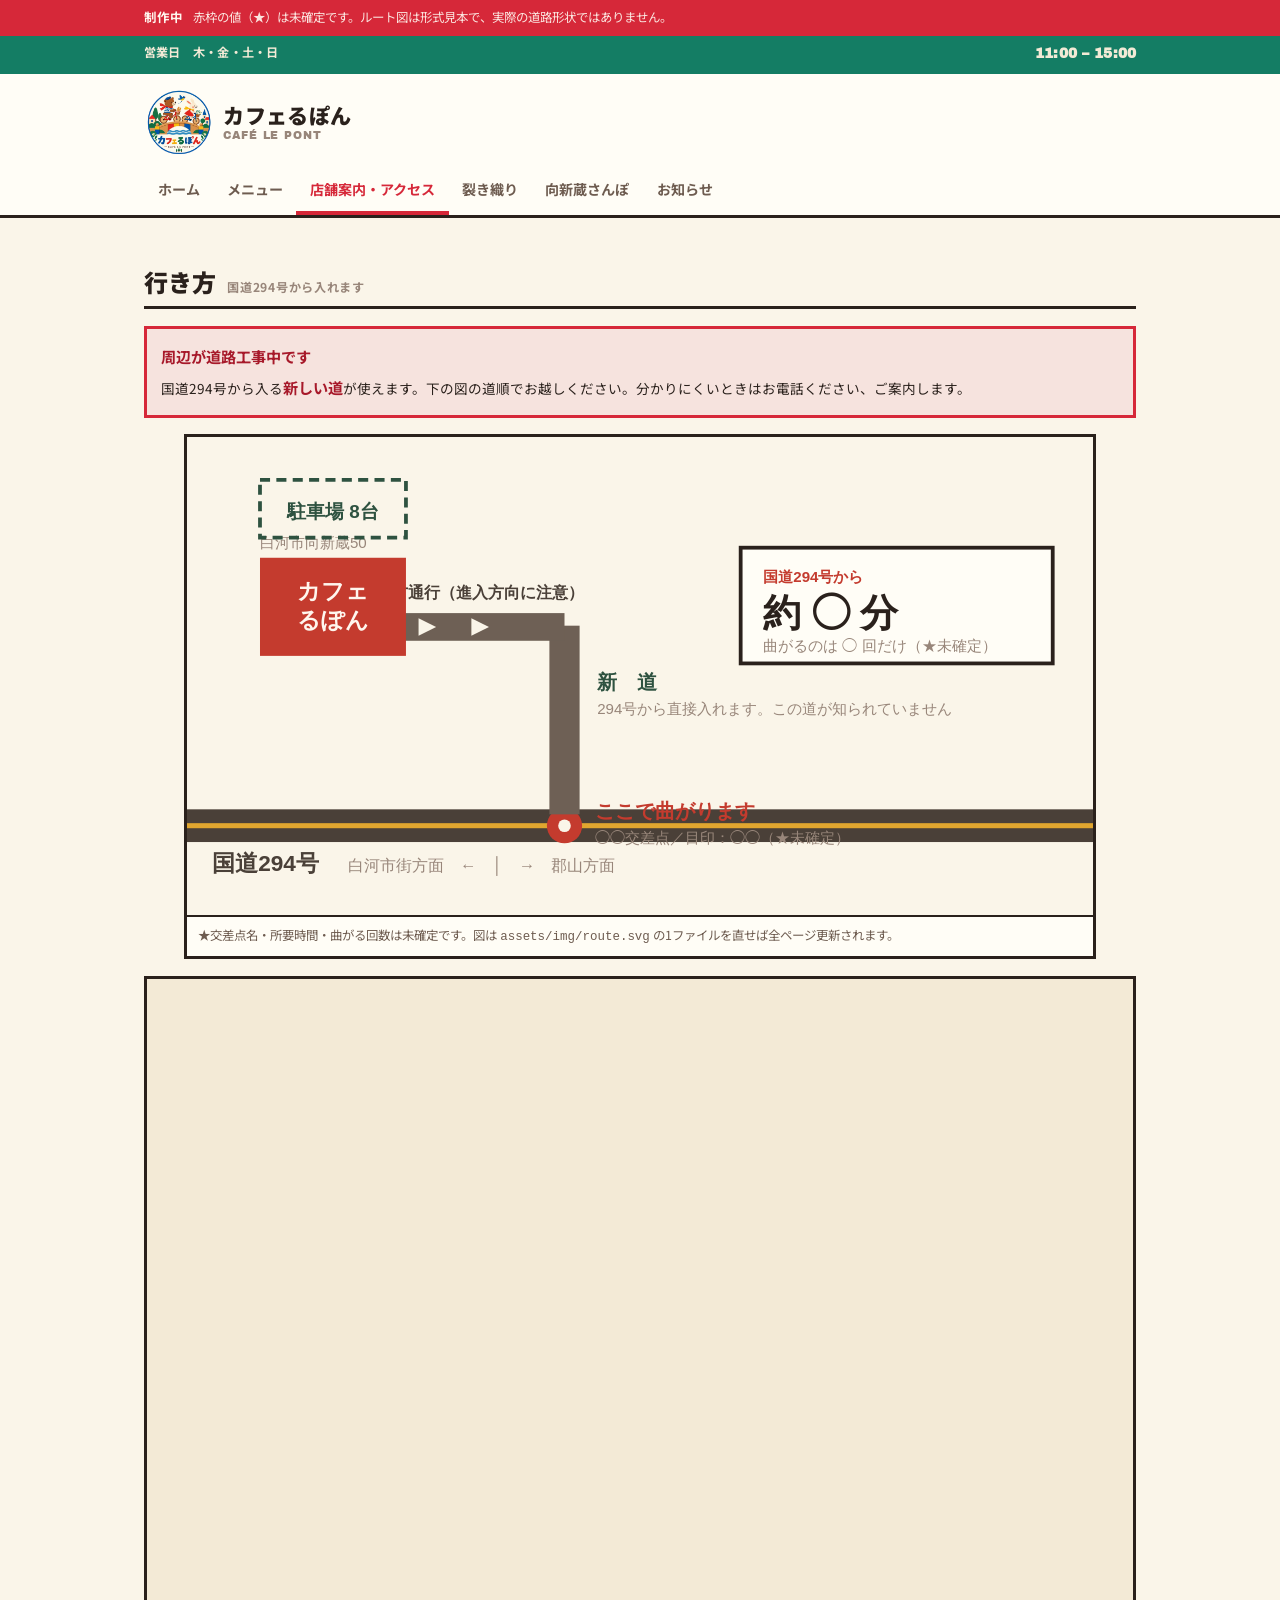
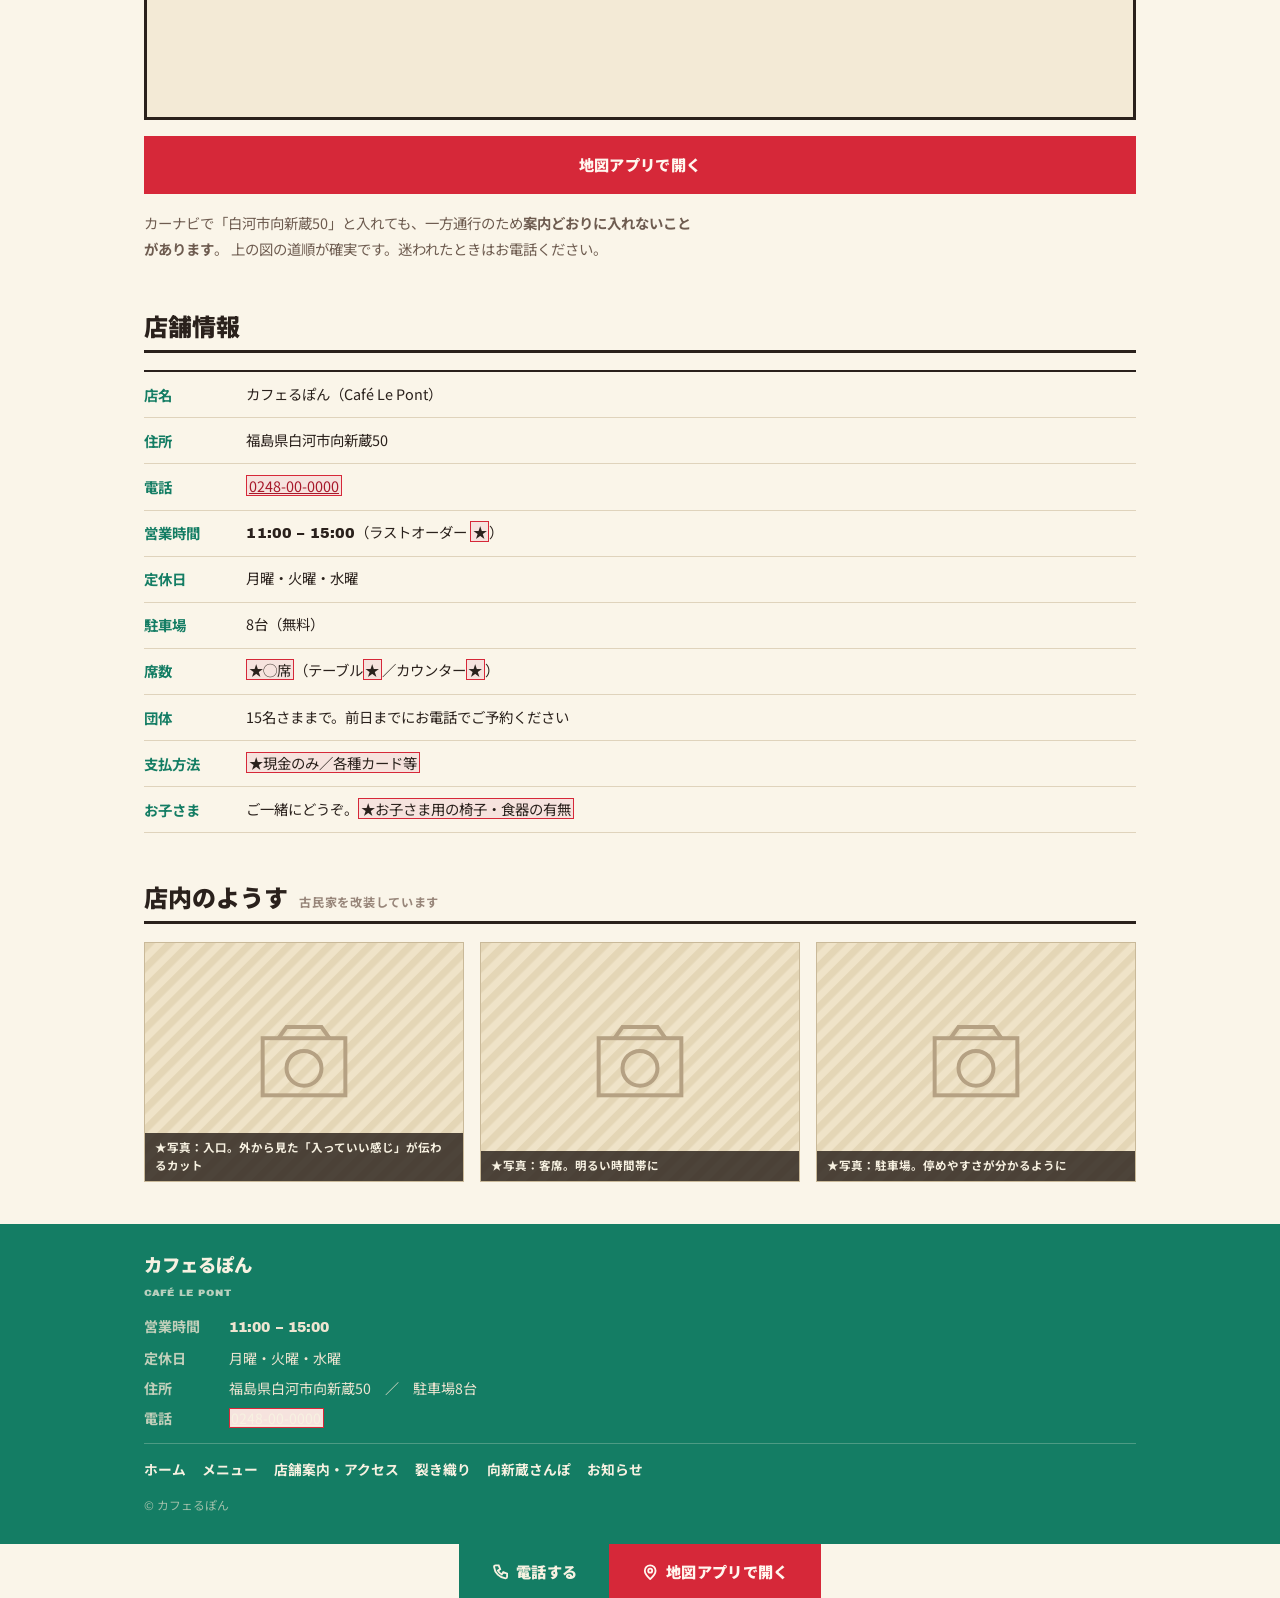
==== commit 4b271699: "Add illustrated Mukaishinkura walking guide and site navigation" ====
--- a/access.html
+++ b/access.html
@@ -34,6 +34,7 @@
     <a href="menu.html">メニュー</a>
     <a href="access.html" aria-current="page">店舗案内・アクセス</a>
     <a href="sakiori.html">裂き織り</a>
+      <a href="mukaishinkura.html">向新蔵さんぽ</a>
     <a href="news.html">お知らせ</a>
   </nav>
 </div></header>
@@ -134,6 +135,7 @@
     <a href="menu.html">メニュー</a>
     <a href="access.html">店舗案内・アクセス</a>
     <a href="sakiori.html">裂き織り</a>
+      <a href="mukaishinkura.html">向新蔵さんぽ</a>
     <a href="news.html">お知らせ</a>
   </nav>
   <p class="copy">© カフェるぽん</p>
